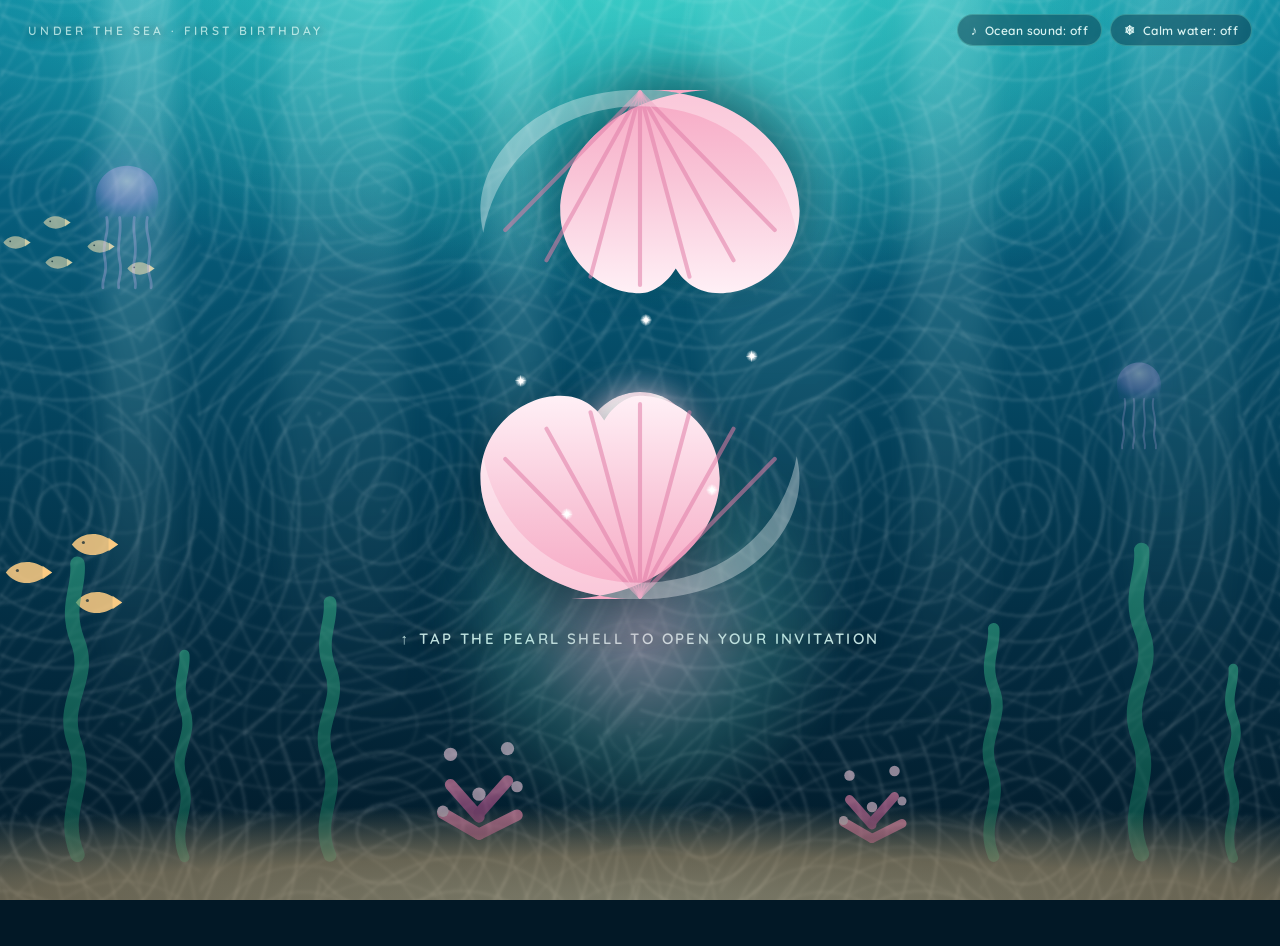
==== index.html @ c2eb884a "Add animated mermaid-theme first birthday invitation for Lavya Co-authored-by: Tushar Agarwal <tagar" ====
<!DOCTYPE html>
<html lang="en">
<head>
<meta charset="UTF-8" />
<meta name="viewport" content="width=device-width, initial-scale=1.0" />
<title>Lavya turns ONE &middot; A Mermaid Birthday Invitation</title>
<meta name="description" content="You are invited under the sea! Lavya's first birthday mermaid party invitation." />
<meta name="theme-color" content="#03202f" />
<link rel="preconnect" href="https://fonts.googleapis.com" />
<link rel="preconnect" href="https://fonts.gstatic.com" crossorigin />
<link href="https://fonts.googleapis.com/css2?family=Gloock&family=Quicksand:wght@400;500;600;700&display=swap" rel="stylesheet" />
<link rel="stylesheet" href="styles.css" />
<link rel="icon" href="data:image/svg+xml,<svg xmlns='http://www.w3.org/2000/svg' viewBox='0 0 100 100'><text y='.9em' font-size='90'>&#127756;</text></svg>" />
</head>
<body>

<!-- ============ OCEAN BACKDROP ============ -->
<div class="ocean" aria-hidden="true">
  <div class="water-tint"></div>
  <div class="caustics"></div>
  <div class="caustics caustics--two"></div>

  <div class="sunrays">
    <span style="--x:8%;  --w:70px;  --d:0s;    --o:.30"></span>
    <span style="--x:22%; --w:120px; --d:-4s;   --o:.20"></span>
    <span style="--x:38%; --w:60px;  --d:-9s;   --o:.26"></span>
    <span style="--x:55%; --w:140px; --d:-2.5s; --o:.16"></span>
    <span style="--x:71%; --w:80px;  --d:-6.5s; --o:.24"></span>
    <span style="--x:88%; --w:110px; --d:-11s;  --o:.18"></span>
  </div>

  <!-- plankton / glitter motes -->
  <div class="motes" id="motes"></div>

  <!-- fish schools -->
  <div class="school school--far">
    <svg class="fish" viewBox="0 0 60 30"><use href="#fish-shape" /></svg>
    <svg class="fish" viewBox="0 0 60 30"><use href="#fish-shape" /></svg>
    <svg class="fish" viewBox="0 0 60 30"><use href="#fish-shape" /></svg>
    <svg class="fish" viewBox="0 0 60 30"><use href="#fish-shape" /></svg>
    <svg class="fish" viewBox="0 0 60 30"><use href="#fish-shape" /></svg>
  </div>
  <div class="school school--near">
    <svg class="fish" viewBox="0 0 60 30"><use href="#fish-shape" /></svg>
    <svg class="fish" viewBox="0 0 60 30"><use href="#fish-shape" /></svg>
    <svg class="fish" viewBox="0 0 60 30"><use href="#fish-shape" /></svg>
  </div>

  <!-- jellyfish -->
  <div class="jelly jelly--1"><svg viewBox="0 0 80 140"><use href="#jelly-shape" /></svg></div>
  <div class="jelly jelly--2"><svg viewBox="0 0 80 140"><use href="#jelly-shape" /></svg></div>

  <!-- sea floor: sand, corals, kelp -->
  <div class="seabed">
    <div class="kelp-field">
      <svg class="kelp" style="--kx:4%;  --ks:1.15; --kd:0s"    viewBox="0 0 40 220"><use href="#kelp-shape" /></svg>
      <svg class="kelp" style="--kx:13%; --ks:.8;   --kd:-1.4s" viewBox="0 0 40 220"><use href="#kelp-shape" /></svg>
      <svg class="kelp" style="--kx:24%; --ks:1;    --kd:-2.2s" viewBox="0 0 40 220"><use href="#kelp-shape" /></svg>
      <svg class="kelp" style="--kx:76%; --ks:.9;   --kd:-.7s"  viewBox="0 0 40 220"><use href="#kelp-shape" /></svg>
      <svg class="kelp" style="--kx:87%; --ks:1.2;  --kd:-3s"   viewBox="0 0 40 220"><use href="#kelp-shape" /></svg>
      <svg class="kelp" style="--kx:95%; --ks:.75;  --kd:-1.9s" viewBox="0 0 40 220"><use href="#kelp-shape" /></svg>
    </div>
    <svg class="coral coral--left"  viewBox="0 0 200 140"><use href="#coral-shape" /></svg>
    <svg class="coral coral--right" viewBox="0 0 200 140"><use href="#coral-shape" /></svg>
    <div class="sand"></div>
  </div>

  <!-- bubbles are injected here -->
  <div class="bubbles" id="bubbles"></div>
</div>

<!-- ============ TOP BAR ============ -->
<header class="topbar">
  <p class="topbar__label">Under the Sea &middot; First Birthday</p>
  <div class="topbar__controls">
    <button id="sound-toggle" class="chip" type="button" aria-pressed="false"
            title="Ambient ocean sound (generated live, no downloads)">
      <span class="chip__icon" aria-hidden="true">&#9834;</span>
      <span class="chip__text">Ocean sound: off</span>
    </button>
    <button id="motion-toggle" class="chip" type="button" aria-pressed="false"
            title="Pause the swimming, drifting and shimmering">
      <span class="chip__icon" aria-hidden="true">&#10052;</span>
      <span class="chip__text">Calm water: off</span>
    </button>
  </div>
</header>

<!-- ============ STAGE ============ -->
<main class="stage">

  <!-- ---- Sealed shell (the "envelope") ---- -->
  <section class="seal" id="seal">
    <div class="seal__glow"></div>

    <button class="shell" id="shell-btn" type="button" aria-expanded="false" aria-controls="card"
            aria-label="Open the invitation">
      <svg class="shell__half shell__half--back" viewBox="0 0 240 150" aria-hidden="true">
        <use href="#shell-shape" />
      </svg>

      <span class="pearl" aria-hidden="true">
        <span class="pearl__shine"></span>
        <span class="pearl__one">1</span>
      </span>

      <svg class="shell__half shell__half--front" viewBox="0 0 240 150" aria-hidden="true">
        <use href="#shell-shape" />
      </svg>

      <span class="shell__sparkles" aria-hidden="true">
        <i style="--sx:12%; --sy:26%; --sd:0s"></i>
        <i style="--sx:82%; --sy:18%; --sd:.6s"></i>
        <i style="--sx:50%; --sy:6%;  --sd:1.1s"></i>
        <i style="--sx:26%; --sy:70%; --sd:1.7s"></i>
        <i style="--sx:70%; --sy:62%; --sd:2.3s"></i>
      </span>
    </button>

    <p class="seal__hint">
      <span class="seal__hint-arrow" aria-hidden="true">&#8593;</span>
      Tap the pearl shell to open your invitation
    </p>
  </section>

  <!-- ---- The invitation ---- -->
  <article class="card" id="card" aria-hidden="true">
    <div class="card__scales" aria-hidden="true"></div>
    <div class="card__shimmer" aria-hidden="true"></div>
    <div class="card__foam" aria-hidden="true"></div>

    <div class="card__inner">
      <p class="card__eyebrow reveal" style="--r:1">
        <span class="card__eyebrow-line" aria-hidden="true"></span>
        A mermaid party is bubbling up
        <span class="card__eyebrow-line" aria-hidden="true"></span>
      </p>

      <h1 class="name reveal" style="--r:2">
        <span class="name__letters" id="name-letters" aria-label="Lavya"></span>
      </h1>

      <p class="turns reveal" style="--r:3">
        is splashing into
        <span class="turns__one">
          <span class="turns__one-text">ONE</span>
          <svg class="turns__crown" viewBox="0 0 120 60" aria-hidden="true"><use href="#crown-shape" /></svg>
        </span>
      </p>

      <div class="tail-wrap reveal" style="--r:4" aria-hidden="true">
        <svg class="tail" viewBox="0 0 320 200"><use href="#tail-shape" /></svg>
        <div class="tail-splash"><i></i><i></i><i></i><i></i><i></i><i></i></div>
      </div>

      <dl class="details">
        <div class="details__item reveal" style="--r:5">
          <dt><span class="details__ico" aria-hidden="true">&#9788;</span>When</dt>
          <dd id="d-when">Saturday, 12 September 2026<br /><span class="details__sub" id="d-time">4:00 pm &ndash; 7:00 pm</span></dd>
        </div>
        <div class="details__item reveal" style="--r:6">
          <dt><span class="details__ico" aria-hidden="true">&#9875;</span>Where</dt>
          <dd id="d-where">The Coral Cove Banquet Hall<br /><span class="details__sub" id="d-address">14 Pearl Street, Seaside Gardens</span></dd>
        </div>
        <div class="details__item reveal" style="--r:7">
          <dt><span class="details__ico" aria-hidden="true">&#10047;</span>Dress code</dt>
          <dd id="d-dress">Ocean blues, seafoam greens &amp; a sprinkle of shimmer</dd>
        </div>
      </dl>

      <p class="note reveal" style="--r:8" id="d-note">
        Bring your fins &mdash; there will be cake, bubbles and a treasure hunt for tiny hands.
      </p>

      <div class="actions reveal" style="--r:9">
        <button class="btn btn--primary" id="rsvp-btn" type="button">
          <span>I&rsquo;ll be there!</span>
        </button>
        <button class="btn btn--ghost" id="cal-btn" type="button">Save the date</button>
        <button class="btn btn--ghost" id="share-btn" type="button">Share</button>
      </div>

      <p class="rsvp-line reveal" style="--r:10">
        RSVP to <a id="d-rsvp-link" href="tel:+910000000000">Mum &amp; Dad</a> by 5 September
      </p>

      <p class="signature reveal" style="--r:11">
        With love, from the little mermaid herself
        <span class="signature__name">Lavya</span>
      </p>
    </div>

    <button class="card__close" id="card-close" type="button" aria-label="Close the invitation">&times;</button>
  </article>
</main>

<!-- confetti / celebration layer -->
<div class="celebrate" id="celebrate" aria-hidden="true"></div>

<!-- toast -->
<div class="toast" id="toast" role="status" aria-live="polite"></div>

<!-- cursor bubble trail -->
<div class="trail" id="trail" aria-hidden="true"></div>

<!-- ============ SVG SPRITE ============ -->
<svg class="sprite" aria-hidden="true" focusable="false">
  <defs>
    <linearGradient id="g-shell" x1="0" y1="1" x2="0" y2="0">
      <stop offset="0%"   stop-color="#f7a8c4" />
      <stop offset="45%"  stop-color="#f9c6d8" />
      <stop offset="100%" stop-color="#fff0f6" />
    </linearGradient>
    <linearGradient id="g-tail" x1="0" y1="0" x2="1" y2="1">
      <stop offset="0%"   stop-color="#5ff2d0" />
      <stop offset="40%"  stop-color="#28c2c8" />
      <stop offset="75%"  stop-color="#4b7ede" />
      <stop offset="100%" stop-color="#9a6ce0" />
    </linearGradient>
    <linearGradient id="g-kelp" x1="0" y1="1" x2="0" y2="0">
      <stop offset="0%"   stop-color="#0d5d4e" />
      <stop offset="100%" stop-color="#2fa07f" />
    </linearGradient>
    <linearGradient id="g-coral" x1="0" y1="1" x2="0" y2="0">
      <stop offset="0%"   stop-color="#b0468a" />
      <stop offset="100%" stop-color="#ff8bb5" />
    </linearGradient>
    <linearGradient id="g-crown" x1="0" y1="1" x2="1" y2="0">
      <stop offset="0%"   stop-color="#ffd166" />
      <stop offset="100%" stop-color="#fff3c4" />
    </linearGradient>
    <radialGradient id="g-jelly" cx="50%" cy="30%" r="70%">
      <stop offset="0%"   stop-color="#ffe6fb" stop-opacity=".95" />
      <stop offset="60%"  stop-color="#d09bff" stop-opacity=".55" />
      <stop offset="100%" stop-color="#8f6cff" stop-opacity=".08" />
    </radialGradient>
  </defs>

  <!-- scallop shell -->
  <g id="shell-shape">
    <path d="M120 150C46 150 4 104 4 62 4 26 34 2 62 2c16 0 26 8 32 18 6-10 16-18 26-18 28 0 58 24 58 60 0 42-42 88-116 88Z"
          fill="url(#g-shell)" transform="translate(0,0)" />
    <g stroke="#e07fa8" stroke-opacity=".55" stroke-width="3" fill="none" stroke-linecap="round">
      <path d="M120 148 120 8" />
      <path d="M120 148 84 14" />
      <path d="M120 148 52 26" />
      <path d="M120 148 22 48" />
      <path d="M120 148 156 14" />
      <path d="M120 148 188 26" />
      <path d="M120 148 218 48" />
    </g>
    <path d="M120 150C46 150 4 104 4 62c0-6 1-11 2-16 10 54 54 92 114 92s104-38 114-92c1 5 2 10 2 16 0 42-42 88-116 88Z"
          fill="#ffffff" fill-opacity=".35" />
  </g>

  <!-- mermaid tail -->
  <g id="tail-shape">
    <path d="M160 6c14 26 20 52 18 78-2 22-10 40-10 40 26-14 54-16 82-6 26 9 46 28 58 54-30-6-52 2-66 20-16 20-22 2-40-4-16-5-30 2-42 14-12-12-26-19-42-14-18 6-24 24-40 4-14-18-36-26-66-20 12-26 32-45 58-54 28-10 56-8 82 6 0 0-8-18-10-40-2-26 4-52 18-78Z"
          fill="url(#g-tail)" />
    <g fill="#ffffff" fill-opacity=".28">
      <circle cx="130" cy="60" r="9" /><circle cx="160" cy="46" r="9" /><circle cx="190" cy="60" r="9" />
      <circle cx="145" cy="88" r="9" /><circle cx="175" cy="88" r="9" /><circle cx="160" cy="116" r="9" />
      <circle cx="118" cy="94" r="7" /><circle cx="202" cy="94" r="7" />
    </g>
    <path d="M160 6c8 15 13 30 15 45-6-10-12-18-15-20-3 2-9 10-15 20 2-15 7-30 15-45Z" fill="#ffffff" fill-opacity=".4" />
  </g>

  <!-- kelp -->
  <path id="kelp-shape" d="M20 220C6 186 30 168 18 136 6 104 32 88 20 58 10 32 22 18 20 0"
        stroke="url(#g-kelp)" stroke-width="11" stroke-linecap="round" fill="none" />

  <!-- coral -->
  <g id="coral-shape">
    <g stroke="url(#g-coral)" stroke-width="12" stroke-linecap="round" fill="none">
      <path d="M100 140V80" /><path d="M100 100 70 66" /><path d="M70 66V36" /><path d="M100 96l30-34" />
      <path d="M130 62V30" /><path d="M100 118 62 96" /><path d="M100 118l40-20" /><path d="M140 98V70" />
    </g>
    <g fill="#ffd6e8">
      <circle cx="70" cy="34" r="7" /><circle cx="130" cy="28" r="7" /><circle cx="100" cy="76" r="7" />
      <circle cx="140" cy="68" r="6" /><circle cx="62" cy="94" r="6" />
    </g>
  </g>

  <!-- fish -->
  <g id="fish-shape">
    <path d="M6 15c8-11 22-13 32-9 8 3 13 8 16 9-3 1-8 6-16 9-10 4-24 2-32-9Z" fill="currentColor" />
    <path d="M54 15 44 8v14l10-7Z" fill="currentColor" />
    <circle cx="18" cy="13" r="1.6" fill="#03202f" fill-opacity=".7" />
  </g>

  <!-- jellyfish -->
  <g id="jelly-shape">
    <path d="M40 4c20 0 34 16 34 34 0 10-4 16-4 22H10c0-6-4-12-4-22C6 20 20 4 40 4Z" fill="url(#g-jelly)" />
    <g stroke="#e2b9ff" stroke-opacity=".55" stroke-width="3" stroke-linecap="round" fill="none">
      <path d="M18 60c4 18-6 26-2 44s-4 22-2 32" />
      <path d="M32 60c3 18-4 28 0 46s-3 20-1 30" />
      <path d="M48 60c-3 18 4 28 0 46s3 20 1 30" />
      <path d="M62 60c-4 18 6 26 2 44s4 22 2 32" />
    </g>
  </g>

  <!-- crown -->
  <g id="crown-shape">
    <path d="M6 54 18 16l20 20L60 6l22 30 20-20 12 38H6Z" fill="url(#g-crown)" />
    <g fill="#fff8e1"><circle cx="18" cy="14" r="6" /><circle cx="60" cy="5" r="7" /><circle cx="102" cy="14" r="6" /></g>
  </g>

  <!-- starfish (confetti) -->
  <path id="star-shape" d="M12 0l3.6 7.6 8.4 1.2-6 5.9 1.4 8.3L12 19l-7.4 4 1.4-8.3-6-5.9 8.4-1.2L12 0Z" />
</svg>

<script src="script.js"></script>
</body>
</html>
---- styles.css ----
/* =========================================================
   Lavya turns ONE - mermaid birthday invitation
   Palette: deep sea navy -> teal -> seafoam, with pearl pink
   ========================================================= */

:root {
  --deep:        #021826;
  --deep-2:      #04283c;
  --sea:         #0a6079;
  --teal:        #12a8a0;
  --seafoam:     #7ff0d8;
  --shell:       #ffd9e8;
  --pearl:       #fff6fb;
  --gold:        #ffd166;
  --violet:      #9a6ce0;

  --ink:         #06303f;
  --ink-soft:    #2b6b7c;

  --font-display: "Gloock", "Georgia", serif;
  --font-body:    "Quicksand", "Trebuchet MS", sans-serif;

  --card-w: min(560px, 92vw);
}

*, *::before, *::after { box-sizing: border-box; }

html, body { height: 100%; }

body {
  margin: 0;
  font-family: var(--font-body);
  color: var(--pearl);
  background: var(--deep);
  overflow: hidden;
  -webkit-font-smoothing: antialiased;
}

.sprite { position: absolute; width: 0; height: 0; overflow: hidden; }

/* =========================================================
   OCEAN BACKDROP
   ========================================================= */

.ocean {
  position: fixed;
  inset: 0;
  overflow: hidden;
  background:
    radial-gradient(120% 80% at 50% -10%, #2ad0c9 0%, transparent 55%),
    linear-gradient(180deg, #0d7e9b 0%, #075f7d 22%, #04425c 48%, #032b40 72%, var(--deep) 100%);
}

/* slow breathing tint so the water never feels static */
.water-tint {
  position: absolute;
  inset: -10%;
  background: radial-gradient(60% 50% at 50% 0%, rgba(127, 240, 216, .28), transparent 70%);
  animation: tide 14s ease-in-out infinite;
}
@keyframes tide {
  0%, 100% { opacity: .55; transform: translateY(0) scale(1); }
  50%      { opacity: .95; transform: translateY(-2%) scale(1.06); }
}

/* rippling light patterns on the water - two offset layers drifting apart */
.caustics {
  position: absolute;
  inset: -25%;
  opacity: .16;
  mix-blend-mode: screen;
  background-image:
    repeating-radial-gradient(circle at 20% 30%, rgba(255,255,255,.9) 0 2px, transparent 2px 26px),
    repeating-radial-gradient(circle at 70% 65%, rgba(255,255,255,.7) 0 2px, transparent 2px 34px);
  background-size: 320px 320px, 460px 460px;
  filter: blur(1.5px);
  animation: caustic-drift 26s linear infinite;
}
.caustics--two {
  opacity: .1;
  background-size: 520px 520px, 260px 260px;
  animation-duration: 38s;
  animation-direction: reverse;
}
@keyframes caustic-drift {
  0%   { transform: translate3d(0, 0, 0) scale(1); }
  50%  { transform: translate3d(-4%, 3%, 0) scale(1.08); }
  100% { transform: translate3d(0, 0, 0) scale(1); }
}

/* god rays from the surface */
.sunrays { position: absolute; inset: 0; }
.sunrays span {
  position: absolute;
  top: -12%;
  left: var(--x);
  width: var(--w);
  height: 130%;
  background: linear-gradient(180deg, rgba(215, 255, 250, .95), rgba(215, 255, 250, 0) 72%);
  opacity: var(--o);
  filter: blur(12px);
  transform-origin: top center;
  animation: sway-ray 11s ease-in-out infinite;
  animation-delay: var(--d);
}
@keyframes sway-ray {
  0%, 100% { transform: rotate(6deg)  scaleY(1)    skewX(-2deg); }
  50%      { transform: rotate(-4deg) scaleY(1.06) skewX(3deg); }
}

/* drifting glitter motes */
.motes { position: absolute; inset: 0; }
.mote {
  position: absolute;
  width: var(--s); height: var(--s);
  border-radius: 50%;
  background: rgba(255, 255, 255, .85);
  box-shadow: 0 0 6px rgba(180, 255, 244, .9);
  opacity: 0;
  animation: mote-float var(--dur) linear infinite;
  animation-delay: var(--del);
}
@keyframes mote-float {
  0%   { opacity: 0;   transform: translate3d(0, 0, 0); }
  12%  { opacity: .8; }
  88%  { opacity: .5; }
  100% { opacity: 0;   transform: translate3d(var(--dx), calc(-1 * var(--dy)), 0); }
}

/* fish schools */
.school { position: absolute; left: 0; width: 100%; }
.school--far  { top: 26%; animation: swim-across 30s linear infinite; }
.school--near { top: 62%; animation: swim-across 19s linear infinite reverse; animation-delay: -7s; }

.school .fish {
  position: absolute;
  animation: fish-bob 2.6s ease-in-out infinite;
}
.school--far  .fish { width: 34px; color: rgba(255, 234, 180, .55); filter: blur(.4px); }
.school--near .fish { width: 58px; color: rgba(255, 206, 132, .85); }

.school--far  .fish:nth-child(1) { left: 0;    top: 0;    animation-delay: 0s; }
.school--far  .fish:nth-child(2) { left: 42px; top: 20px; animation-delay: .2s; }
.school--far  .fish:nth-child(3) { left: 40px; top: -20px; animation-delay: .4s; }
.school--far  .fish:nth-child(4) { left: 84px; top: 4px;  animation-delay: .6s; }
.school--far  .fish:nth-child(5) { left: 124px; top: 26px; animation-delay: .8s; }
.school--near .fish:nth-child(1) { left: 0;    top: 0;    animation-delay: 0s; }
.school--near .fish:nth-child(2) { left: 70px; top: 30px; animation-delay: .3s; }
.school--near .fish:nth-child(3) { left: 66px; top: -28px; animation-delay: .6s; }

@keyframes swim-across {
  0%   { transform: translateX(-22vw); }
  100% { transform: translateX(115vw); }
}
@keyframes fish-bob {
  0%, 100% { transform: translateY(0) rotate(-3deg); }
  50%      { transform: translateY(-9px) rotate(4deg); }
}

/* jellyfish */
.jelly { position: absolute; width: 74px; opacity: .5; filter: drop-shadow(0 0 22px rgba(190, 150, 255, .55)); }
.jelly svg { width: 100%; display: block; }
.jelly--1 { left: 7%;  top: 18%; animation: jelly-drift 17s ease-in-out infinite; }
.jelly--2 { right: 9%; top: 40%; width: 52px; opacity: .38; animation: jelly-drift 22s ease-in-out infinite reverse; }
@keyframes jelly-drift {
  0%, 100% { transform: translate3d(0, 0, 0)      scaleY(1); }
  25%      { transform: translate3d(2vw, -6vh, 0) scaleY(.9); }
  50%      { transform: translate3d(4vw, -12vh, 0) scaleY(1.05); }
  75%      { transform: translate3d(1vw, -5vh, 0) scaleY(.94); }
}

/* sea floor */
.seabed { position: absolute; inset: auto 0 0 0; height: 34vh; }
.sand {
  position: absolute; inset: auto 0 0 0; height: 12vh;
  background:
    radial-gradient(120% 100% at 50% 100%, #f0d9a8 0%, #cdae7d 40%, rgba(3, 40, 58, 0) 88%);
  opacity: .5;
  border-radius: 50% 50% 0 0 / 22% 22% 0 0;
}
.kelp-field { position: absolute; inset: 0; }
.kelp {
  position: absolute;
  bottom: 4vh;
  left: var(--kx);
  width: calc(46px * var(--ks));
  height: calc(30vh * var(--ks));
  transform-origin: bottom center;
  opacity: .62;
  animation: kelp-sway 7s ease-in-out infinite;
  animation-delay: var(--kd);
}
@keyframes kelp-sway {
  0%, 100% { transform: skewX(-7deg) rotate(-2deg); }
  50%      { transform: skewX(9deg)  rotate(3deg); }
}
.coral {
  position: absolute; bottom: 5vh; width: 190px; opacity: .55;
  transform-origin: bottom center;
  animation: kelp-sway 9s ease-in-out infinite;
}
.coral--left  { left: 30%; }
.coral--right { right: 26%; width: 150px; animation-delay: -3s; }

/* rising bubbles */
.bubbles { position: absolute; inset: 0; }
.bubble {
  position: absolute;
  bottom: -8vh;
  left: var(--bx);
  width: var(--bs); height: var(--bs);
  border-radius: 50%;
  border: 1px solid rgba(255, 255, 255, .55);
  background:
    radial-gradient(circle at 32% 28%, rgba(255,255,255,.95) 0 12%, rgba(255,255,255,.18) 32%, rgba(255,255,255,.03) 60%);
  box-shadow: inset 0 0 8px rgba(255,255,255,.35);
  opacity: 0;
  animation: bubble-rise var(--bd) linear forwards;
}
@keyframes bubble-rise {
  0%   { opacity: 0;   transform: translate(0, 0) scale(.6); }
  8%   { opacity: .85; }
  50%  { transform: translate(var(--bw), -55vh) scale(1); }
  80%  { opacity: .7; }
  100% { opacity: 0;   transform: translate(calc(var(--bw) * -.6), -115vh) scale(1.15); }
}

/* =========================================================
   TOP BAR
   ========================================================= */

.topbar {
  position: fixed;
  inset: 0 0 auto 0;
  z-index: 20;
  display: flex;
  align-items: center;
  justify-content: space-between;
  gap: 12px;
  padding: 14px clamp(14px, 3vw, 28px);
  pointer-events: none;
}
.topbar__label {
  margin: 0;
  font-size: 12px;
  font-weight: 600;
  letter-spacing: .28em;
  text-transform: uppercase;
  color: rgba(230, 255, 250, .7);
  text-shadow: 0 1px 10px rgba(0, 20, 30, .6);
}
.topbar__controls { display: flex; gap: 8px; pointer-events: auto; }

.chip {
  display: inline-flex;
  align-items: center;
  gap: 7px;
  padding: 7px 13px;
  font: inherit;
  font-size: 12px;
  font-weight: 600;
  letter-spacing: .04em;
  color: rgba(235, 255, 252, .92);
  background: rgba(4, 44, 62, .45);
  border: 1px solid rgba(127, 240, 216, .3);
  border-radius: 999px;
  cursor: pointer;
  backdrop-filter: blur(8px);
  transition: transform .2s ease, background .2s ease, border-color .2s ease;
}
.chip:hover { transform: translateY(-1px); background: rgba(18, 168, 160, .35); border-color: rgba(127, 240, 216, .6); }
.chip[aria-pressed="true"] { background: rgba(127, 240, 216, .9); color: #04303d; border-color: transparent; }
.chip__icon { font-size: 13px; }

/* =========================================================
   STAGE
   ========================================================= */

.stage {
  position: relative;
  z-index: 10;
  height: 100%;
  display: grid;
  grid-template-areas: "main";
  place-items: center;
  padding: 68px 16px 24px;
}
.seal, .card { grid-area: main; }

/* ---------- Sealed shell ---------- */

.seal {
  position: relative;
  display: grid;
  place-items: center;
  gap: 30px;
  transition: opacity .5s ease, transform .7s cubic-bezier(.2, .8, .2, 1);
}
.seal__glow {
  position: absolute;
  top: 34%;
  width: 420px; height: 420px;
  border-radius: 50%;
  background: radial-gradient(circle, rgba(255, 214, 232, .5) 0%, rgba(127, 240, 216, .18) 42%, transparent 70%);
  filter: blur(14px);
  animation: glow-pulse 4.5s ease-in-out infinite;
  pointer-events: none;
}
@keyframes glow-pulse {
  0%, 100% { opacity: .55; transform: scale(.92); }
  50%      { opacity: 1;   transform: scale(1.08); }
}

.shell {
  position: relative;
  width: min(330px, 74vw);
  aspect-ratio: 1 / .92;
  padding: 0;
  border: 0;
  background: none;
  cursor: pointer;
  animation: shell-float 5s ease-in-out infinite;
}
@keyframes shell-float {
  0%, 100% { transform: translateY(0)     rotate(-1deg); }
  50%      { transform: translateY(-16px) rotate(1.5deg); }
}
.shell:focus-visible { outline: 3px dashed rgba(127, 240, 216, .9); outline-offset: 14px; border-radius: 24px; }

.shell__half {
  position: absolute;
  left: 0;
  width: 100%;
  filter: drop-shadow(0 18px 26px rgba(0, 18, 28, .45));
  transition: transform .95s cubic-bezier(.34, 1.4, .3, 1), opacity .6s ease;
}
/* lower half of the clam */
.shell__half--front { bottom: 0; transform-origin: 50% 100%; }
/* upper half, mirrored */
.shell__half--back  { top: 0; transform: rotate(180deg); transform-origin: 50% 0%; }

.shell:hover .shell__half--front { transform: rotate(-5deg); }
.shell:hover .shell__half--back  { transform: rotate(180deg) rotate(-5deg); }

.pearl {
  position: absolute;
  left: 50%; top: 50%;
  translate: -50% -50%;
  display: grid;
  place-items: center;
  width: 34%; aspect-ratio: 1;
  border-radius: 50%;
  background:
    radial-gradient(circle at 34% 30%, #ffffff 0 14%, #ffe9f3 34%, #f6c9de 64%, #d79ab8 100%);
  box-shadow:
    0 0 34px rgba(255, 220, 236, .85),
    inset -6px -8px 18px rgba(180, 120, 150, .35);
  animation: pearl-breathe 3.4s ease-in-out infinite;
}
@keyframes pearl-breathe {
  0%, 100% { transform: scale(1);    box-shadow: 0 0 26px rgba(255, 220, 236, .7),  inset -6px -8px 18px rgba(180,120,150,.35); }
  50%      { transform: scale(1.06); box-shadow: 0 0 52px rgba(255, 233, 243, .95), inset -6px -8px 18px rgba(180,120,150,.3); }
}
.pearl__shine {
  position: absolute; inset: 0;
  border-radius: 50%;
  background: linear-gradient(115deg, transparent 38%, rgba(255,255,255,.95) 48%, transparent 58%);
  animation: pearl-sweep 3.6s ease-in-out infinite;
}
@keyframes pearl-sweep {
  0%, 65%, 100% { transform: translateX(-120%); opacity: 0; }
  72%           { opacity: 1; }
  90%           { transform: translateX(120%);  opacity: 0; }
}
.pearl__one {
  position: relative;
  font-family: var(--font-display);
  font-size: clamp(28px, 8vw, 44px);
  color: #b0567f;
  text-shadow: 0 1px 0 rgba(255,255,255,.85);
}

.shell__sparkles { position: absolute; inset: 0; pointer-events: none; }
.shell__sparkles i {
  position: absolute;
  left: var(--sx); top: var(--sy);
  width: 12px; height: 12px;
  background: radial-gradient(circle, #fff 0 18%, rgba(255,255,255,0) 70%);
  animation: twinkle 2.8s ease-in-out infinite;
  animation-delay: var(--sd);
}
.shell__sparkles i::before,
.shell__sparkles i::after {
  content: ""; position: absolute; inset: 0;
  background: linear-gradient(#fff, #fff);
  clip-path: polygon(50% 0, 56% 44%, 100% 50%, 56% 56%, 50% 100%, 44% 56%, 0 50%, 44% 44%);
}
.shell__sparkles i::after { transform: rotate(45deg) scale(.7); opacity: .7; }
@keyframes twinkle {
  0%, 100% { opacity: 0; transform: scale(.4) rotate(0deg); }
  50%      { opacity: 1; transform: scale(1.15) rotate(90deg); }
}

.seal__hint {
  margin: 0;
  display: flex;
  align-items: center;
  gap: 9px;
  font-size: clamp(13px, 3.4vw, 15px);
  font-weight: 600;
  letter-spacing: .16em;
  text-transform: uppercase;
  color: rgba(226, 255, 250, .85);
  text-shadow: 0 2px 14px rgba(0, 25, 35, .8);
  animation: hint-pulse 2.6s ease-in-out infinite;
}
.seal__hint-arrow { animation: hint-arrow 1.8s ease-in-out infinite; }
@keyframes hint-pulse { 0%, 100% { opacity: .6; } 50% { opacity: 1; } }
@keyframes hint-arrow { 0%, 100% { transform: translateY(3px); } 50% { transform: translateY(-4px); } }

/* opening sequence */
body.is-opening .seal__hint { opacity: 0; transition: opacity .3s ease; }
body.is-opening .shell { animation: shell-shake .5s ease-in-out; }
@keyframes shell-shake {
  0%, 100% { transform: translateY(0) rotate(0deg); }
  20% { transform: translateY(-4px) rotate(-3deg); }
  45% { transform: translateY(2px)  rotate(3deg); }
  70% { transform: translateY(-2px) rotate(-2deg); }
}
body.is-opening .shell__half--front { transform: rotate(-14deg) translateY(26px); }
body.is-opening .shell__half--back  { transform: rotate(180deg) rotate(-16deg) translateY(30px); }
body.is-opening .pearl { animation: pearl-launch 1s cubic-bezier(.3, .9, .2, 1) forwards; }
@keyframes pearl-launch {
  0%   { transform: scale(1)   translateY(0); opacity: 1; }
  40%  { transform: scale(1.5) translateY(-40px); opacity: 1; }
  100% { transform: scale(3.4) translateY(-90px); opacity: 0; }
}

body.is-open .seal {
  opacity: 0;
  transform: scale(.7) translateY(40px);
  pointer-events: none;
}

/* =========================================================
   THE CARD
   ========================================================= */

.card {
  position: relative;
  width: var(--card-w);
  max-height: calc(100vh - 92px);
  overflow-y: auto;
  overscroll-behavior: contain;
  padding: 3px;
  border-radius: 28px;
  background: linear-gradient(150deg, rgba(127,240,216,.9), rgba(255,214,232,.85) 45%, rgba(154,108,224,.9));
  box-shadow:
    0 40px 90px rgba(0, 15, 25, .55),
    0 0 0 1px rgba(255, 255, 255, .35) inset,
    0 0 60px rgba(127, 240, 216, .25);
  opacity: 0;
  visibility: hidden;
  transform: translateY(70px) scale(.86) rotateX(14deg);
  transform-origin: center bottom;
  transition:
    opacity .7s ease,
    transform 1.1s cubic-bezier(.16, 1, .3, 1),
    visibility 0s linear .8s;
  scrollbar-width: thin;
  scrollbar-color: rgba(127, 240, 216, .6) transparent;
}
.card::-webkit-scrollbar { width: 8px; }
.card::-webkit-scrollbar-thumb { background: rgba(127, 240, 216, .55); border-radius: 99px; }

body.is-open .card {
  opacity: 1;
  visibility: visible;
  transform: translateY(0) scale(1) rotateX(0deg);
  transition-delay: .35s, .35s, 0s;
}

/* iridescent mermaid scales */
.card__scales {
  position: absolute; inset: 3px;
  border-radius: 26px;
  overflow: hidden;
  background-color: #04364a;
  background-image:
    radial-gradient(circle at 50% 100%, rgba(127, 240, 216, .30) 0 34%, transparent 36%),
    radial-gradient(circle at 50% 100%, rgba(255, 214, 232, .22) 0 34%, transparent 36%),
    linear-gradient(160deg, #0a4f68 0%, #073b52 40%, #0b2f47 100%);
  background-size: 46px 24px, 46px 24px, 100% 100%;
  background-position: 0 0, 23px 12px, 0 0;
  animation: scales-shift 12s ease-in-out infinite;
}
@keyframes scales-shift {
  0%, 100% { background-position: 0 0,    23px 12px, 0 0; filter: hue-rotate(0deg); }
  50%      { background-position: 0 12px, 23px 24px, 0 0; filter: hue-rotate(-14deg); }
}

/* light sweeping across the card like sun on water */
.card__shimmer {
  position: absolute; inset: 3px;
  border-radius: 26px;
  overflow: hidden;
  pointer-events: none;
}
.card__shimmer::after {
  content: "";
  position: absolute;
  top: -60%; left: -70%;
  width: 55%; height: 220%;
  background: linear-gradient(100deg, transparent, rgba(255,255,255,.16) 42%, rgba(255,255,255,.45) 50%, rgba(255,255,255,.16) 58%, transparent);
  transform: rotate(14deg);
  animation: shimmer-sweep 6.5s ease-in-out infinite;
  animation-delay: 1.4s;
}
@keyframes shimmer-sweep {
  0%, 62%, 100% { left: -70%; }
  92%           { left: 130%; }
}

/* soft foam edge at the top of the card */
.card__foam {
  position: absolute; top: 3px; left: 3px; right: 3px; height: 90px;
  border-radius: 26px 26px 40% 40% / 26px 26px 100% 100%;
  background: radial-gradient(120% 100% at 50% 0%, rgba(255,255,255,.30), transparent 70%);
  pointer-events: none;
}

.card__inner {
  position: relative;
  padding: clamp(26px, 5vw, 40px) clamp(20px, 5vw, 40px) clamp(24px, 4vw, 34px);
  text-align: center;
}

/* staged reveal of every line inside the card */
.reveal {
  opacity: 0;
  transform: translateY(22px);
  filter: blur(6px);
}
body.is-open .reveal {
  animation: float-up .9s cubic-bezier(.2, .9, .2, 1) forwards;
  animation-delay: calc(.55s + var(--r) * .11s);
}
@keyframes float-up {
  to { opacity: 1; transform: translateY(0); filter: blur(0); }
}

.card__eyebrow {
  display: flex; align-items: center; justify-content: center; gap: 12px;
  margin: 0 0 14px;
  font-size: clamp(10px, 2.6vw, 12px);
  font-weight: 700;
  letter-spacing: .3em;
  text-transform: uppercase;
  color: var(--seafoam);
}
.card__eyebrow-line {
  height: 1px; width: clamp(18px, 8vw, 46px);
  background: linear-gradient(90deg, transparent, var(--seafoam));
}
.card__eyebrow-line:last-child { background: linear-gradient(90deg, var(--seafoam), transparent); }

/* ---------- Name ---------- */

.name { margin: 0; line-height: 1; }
.name__letters {
  display: inline-flex;
  justify-content: center;
  flex-wrap: wrap;
}
.name__letter {
  font-family: var(--font-display);
  font-size: clamp(58px, 17vw, 108px);
  line-height: .95;
  background: linear-gradient(180deg, #ffffff 0%, var(--seafoam) 34%, #8fd8ff 58%, var(--shell) 82%, #ffd6f5 100%);
  background-size: 100% 300%;
  -webkit-background-clip: text;
  background-clip: text;
  color: transparent;
  -webkit-text-stroke: 1px rgba(255, 255, 255, .28);
  filter: drop-shadow(0 6px 18px rgba(0, 40, 60, .55)) drop-shadow(0 0 26px rgba(127, 240, 216, .45));
  animation: letter-wave 3.6s ease-in-out infinite, iris 7s ease-in-out infinite;
  animation-delay: var(--ld), var(--ld);
}
@keyframes letter-wave {
  0%, 100% { transform: translateY(0)    rotate(0deg); }
  50%      { transform: translateY(-10px) rotate(-2deg); }
}
@keyframes iris {
  0%, 100% { background-position: 50% 0%; }
  50%      { background-position: 50% 100%; }
}

.turns {
  margin: 8px 0 0;
  font-size: clamp(15px, 4vw, 19px);
  font-weight: 500;
  letter-spacing: .04em;
  color: rgba(232, 255, 252, .9);
}
.turns__one { position: relative; display: inline-block; margin-left: 6px; }
.turns__one-text {
  font-family: var(--font-display);
  font-size: clamp(24px, 7vw, 36px);
  letter-spacing: .12em;
  color: var(--gold);
  text-shadow: 0 0 22px rgba(255, 209, 102, .6);
  animation: one-pop 3s ease-in-out infinite;
  display: inline-block;
}
@keyframes one-pop {
  0%, 100% { transform: scale(1)    rotate(0deg); }
  50%      { transform: scale(1.09) rotate(2deg); }
}
.turns__crown {
  position: absolute;
  left: 50%; top: -78%;
  translate: -50% 0;
  width: 56%;
  filter: drop-shadow(0 3px 8px rgba(120, 70, 0, .4));
  animation: crown-tilt 4s ease-in-out infinite;
}
@keyframes crown-tilt {
  0%, 100% { transform: rotate(-8deg) translateY(0); }
  50%      { transform: rotate(8deg)  translateY(-3px); }
}

/* ---------- Mermaid tail ---------- */

.tail-wrap { position: relative; margin: 10px auto 4px; width: min(260px, 62%); }
.tail {
  width: 100%;
  display: block;
  transform-origin: 50% 12%;
  filter: drop-shadow(0 12px 26px rgba(0, 30, 45, .5));
  animation: tail-flap 3.2s ease-in-out infinite;
}
@keyframes tail-flap {
  0%, 100% { transform: rotate(-7deg) translateY(0)    skewX(0deg); }
  30%      { transform: rotate(4deg)  translateY(-6px) skewX(-4deg); }
  65%      { transform: rotate(8deg)  translateY(2px)  skewX(3deg); }
}
.tail-splash { position: absolute; inset: 0; pointer-events: none; }
.tail-splash i {
  position: absolute;
  bottom: 12%;
  left: 50%;
  width: 8px; height: 8px;
  border-radius: 50%;
  border: 1px solid rgba(255,255,255,.6);
  background: rgba(255,255,255,.12);
  animation: splash 3.2s ease-out infinite;
}
.tail-splash i:nth-child(1) { --tx: -70px; --ty: -60px; animation-delay: .0s;  }
.tail-splash i:nth-child(2) { --tx: -34px; --ty: -86px; animation-delay: .35s; width: 6px; height: 6px; }
.tail-splash i:nth-child(3) { --tx:  16px; --ty: -94px; animation-delay: .7s;  }
.tail-splash i:nth-child(4) { --tx:  56px; --ty: -66px; animation-delay: 1.05s; width: 5px; height: 5px; }
.tail-splash i:nth-child(5) { --tx:  84px; --ty: -40px; animation-delay: 1.4s; }
.tail-splash i:nth-child(6) { --tx: -92px; --ty: -30px; animation-delay: 1.75s; width: 6px; height: 6px; }
@keyframes splash {
  0%   { opacity: 0; transform: translate(0, 0) scale(.4); }
  20%  { opacity: .9; }
  100% { opacity: 0; transform: translate(var(--tx), var(--ty)) scale(1.3); }
}

/* ---------- Details ---------- */

.details {
  margin: clamp(16px, 4vw, 26px) 0 0;
  display: grid;
  gap: 10px;
  text-align: left;
}
.details__item {
  display: grid;
  grid-template-columns: minmax(96px, 30%) 1fr;
  gap: 10px;
  align-items: start;
  padding: 13px 15px;
  border-radius: 16px;
  background: linear-gradient(120deg, rgba(255,255,255,.13), rgba(255,255,255,.05));
  border: 1px solid rgba(255,255,255,.16);
  backdrop-filter: blur(3px);
  transition: transform .3s ease, background .3s ease, border-color .3s ease;
}
.details__item:hover {
  transform: translateX(5px);
  background: linear-gradient(120deg, rgba(127,240,216,.2), rgba(255,214,232,.1));
  border-color: rgba(127, 240, 216, .45);
}
.details dt {
  display: flex; align-items: center; gap: 7px;
  font-size: 11px;
  font-weight: 700;
  letter-spacing: .18em;
  text-transform: uppercase;
  color: var(--seafoam);
  padding-top: 2px;
}
.details__ico { font-size: 14px; color: var(--shell); }
.details dd {
  margin: 0;
  font-size: clamp(14px, 3.6vw, 16px);
  font-weight: 600;
  color: #f2fffd;
  line-height: 1.45;
}
.details__sub {
  font-weight: 500;
  font-size: .88em;
  color: rgba(216, 250, 246, .75);
}

.note {
  margin: 16px 0 0;
  font-size: clamp(13px, 3.4vw, 14px);
  font-style: italic;
  line-height: 1.6;
  color: rgba(224, 253, 250, .82);
}

/* ---------- Actions ---------- */

.actions {
  margin: clamp(18px, 4vw, 26px) 0 0;
  display: flex;
  flex-wrap: wrap;
  gap: 10px;
  justify-content: center;
}
.btn {
  position: relative;
  overflow: hidden;
  padding: 12px 22px;
  font: inherit;
  font-size: 14px;
  font-weight: 700;
  letter-spacing: .06em;
  border-radius: 999px;
  border: 1px solid transparent;
  cursor: pointer;
  transition: transform .22s ease, box-shadow .22s ease, background .22s ease;
}
.btn:hover  { transform: translateY(-2px); }
.btn:active { transform: translateY(1px) scale(.98); }
.btn--primary {
  color: #04303d;
  background: linear-gradient(120deg, var(--seafoam), #b8f7ff 45%, var(--shell));
  box-shadow: 0 10px 26px rgba(127, 240, 216, .35);
}
.btn--primary::after {
  content: "";
  position: absolute; inset: 0;
  background: linear-gradient(100deg, transparent 30%, rgba(255,255,255,.85) 50%, transparent 70%);
  transform: translateX(-120%);
  animation: btn-sheen 4.5s ease-in-out infinite;
}
@keyframes btn-sheen {
  0%, 70%, 100% { transform: translateX(-120%); }
  85%           { transform: translateX(120%); }
}
.btn--ghost {
  color: #eafffb;
  background: rgba(255,255,255,.08);
  border-color: rgba(255,255,255,.3);
}
.btn--ghost:hover { background: rgba(127, 240, 216, .22); border-color: rgba(127, 240, 216, .6); }
.btn:focus-visible { outline: 3px solid rgba(255, 214, 232, .9); outline-offset: 3px; }

.rsvp-line {
  margin: 14px 0 0;
  font-size: 13px;
  font-weight: 600;
  letter-spacing: .05em;
  color: rgba(224, 253, 250, .8);
}
.rsvp-line a {
  color: var(--shell);
  text-decoration: none;
  border-bottom: 1px dashed rgba(255, 214, 232, .6);
}
.rsvp-line a:hover { color: #fff; }

.signature {
  margin: 20px 0 0;
  display: grid;
  gap: 2px;
  font-size: 12px;
  letter-spacing: .12em;
  text-transform: uppercase;
  color: rgba(210, 246, 242, .6);
}
.signature__name {
  font-family: var(--font-display);
  font-size: 26px;
  letter-spacing: .06em;
  text-transform: none;
  color: var(--shell);
  text-shadow: 0 0 18px rgba(255, 214, 232, .5);
}

.card__close {
  position: absolute;
  top: 12px; right: 14px;
  width: 34px; height: 34px;
  display: grid; place-items: center;
  font-size: 22px;
  line-height: 1;
  color: rgba(235, 255, 252, .8);
  background: rgba(3, 40, 58, .35);
  border: 1px solid rgba(255,255,255,.2);
  border-radius: 50%;
  cursor: pointer;
  transition: background .2s ease, transform .2s ease;
}
.card__close:hover { background: rgba(3, 40, 58, .7); transform: rotate(90deg); }

/* =========================================================
   CELEBRATION CONFETTI + TRAIL + TOAST
   ========================================================= */

.celebrate { position: fixed; inset: 0; z-index: 30; pointer-events: none; overflow: hidden; }
.confetti {
  position: absolute;
  left: var(--cx); top: var(--cy);
  width: var(--cs); height: var(--cs);
  animation: confetti-fly var(--cd) cubic-bezier(.2, .6, .3, 1) forwards;
}
.confetti svg { width: 100%; height: 100%; display: block; }
.confetti--pearl {
  border-radius: 50%;
  background: radial-gradient(circle at 32% 28%, #fff 0 20%, var(--cc) 70%);
  box-shadow: 0 0 12px var(--cc);
}
.confetti--bubble {
  border-radius: 50%;
  border: 1px solid rgba(255,255,255,.7);
  background: radial-gradient(circle at 30% 26%, rgba(255,255,255,.9) 0 14%, rgba(255,255,255,.1) 45%, transparent 70%);
}
@keyframes confetti-fly {
  0%   { opacity: 0; transform: translate(0, 0) rotate(0deg) scale(.3); }
  10%  { opacity: 1; }
  70%  { opacity: 1; }
  100% { opacity: 0; transform: translate(var(--tx), var(--ty)) rotate(var(--rot)) scale(1); }
}

.trail { position: fixed; inset: 0; z-index: 5; pointer-events: none; overflow: hidden; }
.trail-bubble {
  position: absolute;
  left: var(--tx); top: var(--ty);
  width: var(--ts); height: var(--ts);
  border-radius: 50%;
  border: 1px solid rgba(255,255,255,.6);
  background: radial-gradient(circle at 32% 28%, rgba(255,255,255,.9) 0 14%, rgba(255,255,255,.12) 45%, transparent 72%);
  animation: trail-pop 1.5s ease-out forwards;
}
@keyframes trail-pop {
  0%   { opacity: .9; transform: translate(-50%, -50%) scale(.4); }
  100% { opacity: 0;  transform: translate(-50%, -240%) scale(1.25); }
}

.toast {
  position: fixed;
  left: 50%; bottom: 26px;
  translate: -50% 0;
  z-index: 40;
  max-width: 88vw;
  padding: 12px 20px;
  font-size: 14px;
  font-weight: 600;
  color: #04303d;
  background: linear-gradient(120deg, var(--seafoam), var(--shell));
  border-radius: 999px;
  box-shadow: 0 14px 34px rgba(0, 20, 30, .4);
  opacity: 0;
  transform: translateY(16px);
  pointer-events: none;
  transition: opacity .3s ease, transform .4s cubic-bezier(.2, .9, .2, 1);
}
.toast.is-visible { opacity: 1; transform: translateY(0); }

/* =========================================================
   CALM WATER (motion off) + REDUCED MOTION
   ========================================================= */

body.calm .caustics,
body.calm .sunrays span,
body.calm .water-tint,
body.calm .school,
body.calm .school .fish,
body.calm .jelly,
body.calm .kelp,
body.calm .coral,
body.calm .mote,
body.calm .bubble,
body.calm .shell,
body.calm .pearl,
body.calm .pearl__shine,
body.calm .shell__sparkles i,
body.calm .seal__hint,
body.calm .seal__hint-arrow,
body.calm .card__scales,
body.calm .card__shimmer::after,
body.calm .name__letter,
body.calm .turns__one-text,
body.calm .turns__crown,
body.calm .tail,
body.calm .tail-splash i,
body.calm .btn--primary::after {
  animation-play-state: paused !important;
}
body.calm .trail { display: none; }

@media (prefers-reduced-motion: reduce) {
  .caustics, .sunrays span, .water-tint, .school, .school .fish, .jelly, .kelp, .coral,
  .shell, .pearl, .pearl__shine, .shell__sparkles i, .seal__hint, .seal__hint-arrow,
  .card__scales, .card__shimmer::after, .name__letter, .turns__one-text, .turns__crown,
  .tail, .tail-splash i, .btn--primary::after, .seal__glow {
    animation: none !important;
  }
  .reveal { opacity: 1; transform: none; filter: none; }
  .trail { display: none; }
}

/* =========================================================
   RESPONSIVE
   ========================================================= */

@media (max-width: 560px) {
  .topbar { flex-direction: column; align-items: flex-start; gap: 8px; }
  .topbar__label { font-size: 10px; }
  .stage { padding-top: 96px; }
  .details__item { grid-template-columns: 1fr; gap: 4px; }
  .actions .btn { flex: 1 1 auto; }
}

@media (max-height: 700px) {
  .shell { width: min(240px, 60vw); }
  .seal { gap: 18px; }
}
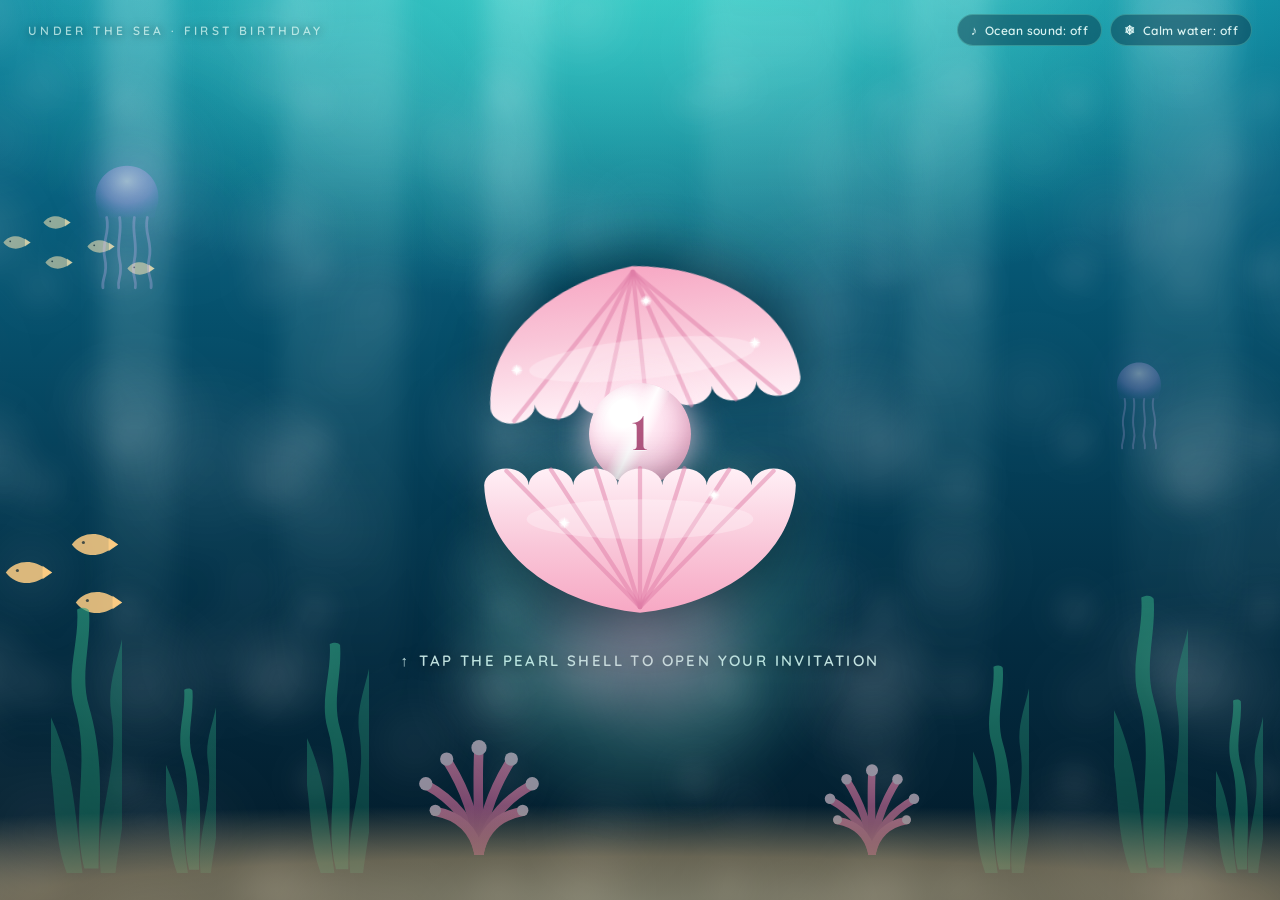
==== commit 7dd246b7: "Fix shell/tail/coral SVG geometry, two-column card layout, pointer parallax Co-authored-by: Tushar A" ====
--- a/index.html
+++ b/index.html
@@ -53,12 +53,12 @@
   <!-- sea floor: sand, corals, kelp -->
   <div class="seabed">
     <div class="kelp-field">
-      <svg class="kelp" style="--kx:4%;  --ks:1.15; --kd:0s"    viewBox="0 0 40 220"><use href="#kelp-shape" /></svg>
-      <svg class="kelp" style="--kx:13%; --ks:.8;   --kd:-1.4s" viewBox="0 0 40 220"><use href="#kelp-shape" /></svg>
-      <svg class="kelp" style="--kx:24%; --ks:1;    --kd:-2.2s" viewBox="0 0 40 220"><use href="#kelp-shape" /></svg>
-      <svg class="kelp" style="--kx:76%; --ks:.9;   --kd:-.7s"  viewBox="0 0 40 220"><use href="#kelp-shape" /></svg>
-      <svg class="kelp" style="--kx:87%; --ks:1.2;  --kd:-3s"   viewBox="0 0 40 220"><use href="#kelp-shape" /></svg>
-      <svg class="kelp" style="--kx:95%; --ks:.75;  --kd:-1.9s" viewBox="0 0 40 220"><use href="#kelp-shape" /></svg>
+      <svg class="kelp" style="--kx:4%;  --ks:1.15; --kd:0s"    viewBox="0 0 60 224"><use href="#kelp-shape" /></svg>
+      <svg class="kelp" style="--kx:13%; --ks:.8;   --kd:-1.4s" viewBox="0 0 60 224"><use href="#kelp-shape" /></svg>
+      <svg class="kelp" style="--kx:24%; --ks:1;    --kd:-2.2s" viewBox="0 0 60 224"><use href="#kelp-shape" /></svg>
+      <svg class="kelp" style="--kx:76%; --ks:.9;   --kd:-.7s"  viewBox="0 0 60 224"><use href="#kelp-shape" /></svg>
+      <svg class="kelp" style="--kx:87%; --ks:1.2;  --kd:-3s"   viewBox="0 0 60 224"><use href="#kelp-shape" /></svg>
+      <svg class="kelp" style="--kx:95%; --ks:.75;  --kd:-1.9s" viewBox="0 0 60 224"><use href="#kelp-shape" /></svg>
     </div>
     <svg class="coral coral--left"  viewBox="0 0 200 140"><use href="#coral-shape" /></svg>
     <svg class="coral coral--right" viewBox="0 0 200 140"><use href="#coral-shape" /></svg>
@@ -95,7 +95,7 @@
 
     <button class="shell" id="shell-btn" type="button" aria-expanded="false" aria-controls="card"
             aria-label="Open the invitation">
-      <svg class="shell__half shell__half--back" viewBox="0 0 240 150" aria-hidden="true">
+      <svg class="shell__half shell__half--back" viewBox="0 0 240 118" aria-hidden="true">
         <use href="#shell-shape" />
       </svg>
 
@@ -104,7 +104,7 @@
         <span class="pearl__one">1</span>
       </span>
 
-      <svg class="shell__half shell__half--front" viewBox="0 0 240 150" aria-hidden="true">
+      <svg class="shell__half shell__half--front" viewBox="0 0 240 118" aria-hidden="true">
         <use href="#shell-shape" />
       </svg>
 
@@ -130,9 +130,10 @@
     <div class="card__foam" aria-hidden="true"></div>
 
     <div class="card__inner">
+     <div class="card__side">
       <p class="card__eyebrow reveal" style="--r:1">
         <span class="card__eyebrow-line" aria-hidden="true"></span>
-        A mermaid party is bubbling up
+        <span class="card__eyebrow-text">A mermaid party is bubbling up</span>
         <span class="card__eyebrow-line" aria-hidden="true"></span>
       </p>
 
@@ -149,18 +150,27 @@
       </p>
 
       <div class="tail-wrap reveal" style="--r:4" aria-hidden="true">
-        <svg class="tail" viewBox="0 0 320 200"><use href="#tail-shape" /></svg>
+        <svg class="tail" viewBox="0 0 320 220"><use href="#tail-shape" /></svg>
         <div class="tail-splash"><i></i><i></i><i></i><i></i><i></i><i></i></div>
       </div>
 
+     </div>
+
+     <div class="card__main">
       <dl class="details">
         <div class="details__item reveal" style="--r:5">
           <dt><span class="details__ico" aria-hidden="true">&#9788;</span>When</dt>
-          <dd id="d-when">Saturday, 12 September 2026<br /><span class="details__sub" id="d-time">4:00 pm &ndash; 7:00 pm</span></dd>
+          <dd>
+            <span id="d-when">Saturday, 12 September 2026</span><br />
+            <span class="details__sub" id="d-time">4:00 pm &ndash; 7:00 pm</span>
+          </dd>
         </div>
         <div class="details__item reveal" style="--r:6">
           <dt><span class="details__ico" aria-hidden="true">&#9875;</span>Where</dt>
-          <dd id="d-where">The Coral Cove Banquet Hall<br /><span class="details__sub" id="d-address">14 Pearl Street, Seaside Gardens</span></dd>
+          <dd>
+            <span id="d-where">The Coral Cove Banquet Hall</span><br />
+            <span class="details__sub" id="d-address">14 Pearl Street, Seaside Gardens</span>
+          </dd>
         </div>
         <div class="details__item reveal" style="--r:7">
           <dt><span class="details__ico" aria-hidden="true">&#10047;</span>Dress code</dt>
@@ -181,13 +191,14 @@
       </div>
 
       <p class="rsvp-line reveal" style="--r:10">
-        RSVP to <a id="d-rsvp-link" href="tel:+910000000000">Mum &amp; Dad</a> by 5 September
+        RSVP to <a id="d-rsvp-link" href="tel:+910000000000">Mum &amp; Dad</a> by <span id="d-rsvp-by">5 September</span>
       </p>
 
       <p class="signature reveal" style="--r:11">
         With love, from the little mermaid herself
         <span class="signature__name">Lavya</span>
       </p>
+     </div>
     </div>
 
     <button class="card__close" id="card-close" type="button" aria-label="Close the invitation">&times;</button>
@@ -236,48 +247,60 @@
     </radialGradient>
   </defs>
 
-  <!-- scallop shell -->
+  <!-- scallop shell: apex (hinge) at bottom centre, scalloped rim at the top -->
   <g id="shell-shape">
-    <path d="M120 150C46 150 4 104 4 62 4 26 34 2 62 2c16 0 26 8 32 18 6-10 16-18 26-18 28 0 58 24 58 60 0 42-42 88-116 88Z"
-          fill="url(#g-shell)" transform="translate(0,0)" />
-    <g stroke="#e07fa8" stroke-opacity=".55" stroke-width="3" fill="none" stroke-linecap="round">
-      <path d="M120 148 120 8" />
-      <path d="M120 148 84 14" />
-      <path d="M120 148 52 26" />
-      <path d="M120 148 22 48" />
-      <path d="M120 148 156 14" />
-      <path d="M120 148 188 26" />
-      <path d="M120 148 218 48" />
-    </g>
-    <path d="M120 150C46 150 4 104 4 62c0-6 1-11 2-16 10 54 54 92 114 92s104-38 114-92c1 5 2 10 2 16 0 42-42 88-116 88Z"
-          fill="#ffffff" fill-opacity=".35" />
-  </g>
-
-  <!-- mermaid tail -->
+    <path fill="url(#g-shell)" d="M120 112C62 106 12 72 10 22a15.72 12 0 0 1 31.43 0a15.72 12 0 0 1 31.43 0a15.72 12 0 0 1 31.43 0a15.72 12 0 0 1 31.43 0a15.72 12 0 0 1 31.43 0a15.72 12 0 0 1 31.43 0a15.72 12 0 0 1 31.43 0C228 72 178 106 120 112Z" />
+    <g stroke="#e07fa8" stroke-opacity=".5" stroke-width="3" fill="none" stroke-linecap="round">
+      <path d="M120 108 25.7 12" />
+      <path d="M120 108 57.1 11" />
+      <path d="M120 108 88.6 10" />
+      <path d="M120 108V10" />
+      <path d="M120 108 151.4 10" />
+      <path d="M120 108 182.9 11" />
+      <path d="M120 108 214.3 12" />
+    </g>
+    <ellipse cx="120" cy="46" rx="80" ry="14" fill="#ffffff" fill-opacity=".28" />
+  </g>
+
+  <!-- mermaid tail: body tapering into two flukes -->
   <g id="tail-shape">
-    <path d="M160 6c14 26 20 52 18 78-2 22-10 40-10 40 26-14 54-16 82-6 26 9 46 28 58 54-30-6-52 2-66 20-16 20-22 2-40-4-16-5-30 2-42 14-12-12-26-19-42-14-18 6-24 24-40 4-14-18-36-26-66-20 12-26 32-45 58-54 28-10 56-8 82 6 0 0-8-18-10-40-2-26 4-52 18-78Z"
-          fill="url(#g-tail)" />
-    <g fill="#ffffff" fill-opacity=".28">
-      <circle cx="130" cy="60" r="9" /><circle cx="160" cy="46" r="9" /><circle cx="190" cy="60" r="9" />
-      <circle cx="145" cy="88" r="9" /><circle cx="175" cy="88" r="9" /><circle cx="160" cy="116" r="9" />
-      <circle cx="118" cy="94" r="7" /><circle cx="202" cy="94" r="7" />
-    </g>
-    <path d="M160 6c8 15 13 30 15 45-6-10-12-18-15-20-3 2-9 10-15 20 2-15 7-30 15-45Z" fill="#ffffff" fill-opacity=".4" />
-  </g>
-
-  <!-- kelp -->
-  <path id="kelp-shape" d="M20 220C6 186 30 168 18 136 6 104 32 88 20 58 10 32 22 18 20 0"
-        stroke="url(#g-kelp)" stroke-width="11" stroke-linecap="round" fill="none" />
-
-  <!-- coral -->
+    <path fill="url(#g-tail)" d="M140 0c-8 40-12 80 6 118C100 130 40 160 12 214c48-8 106-38 148-74 42 36 100 66 148 74-28-54-88-84-134-96 18-38 14-78 6-118Z" />
+    <g stroke="#ffffff" stroke-opacity=".35" stroke-width="3" fill="none" stroke-linecap="round">
+      <path d="M160 140 60 196" /><path d="M160 140 96 186" /><path d="M160 140 126 168" />
+      <path d="M160 140 260 196" /><path d="M160 140 224 186" /><path d="M160 140 194 168" />
+    </g>
+    <g fill="#ffffff" fill-opacity=".3">
+      <circle cx="160" cy="16" r="8" /><circle cx="146" cy="40" r="8" /><circle cx="174" cy="40" r="8" />
+      <circle cx="160" cy="64" r="8" /><circle cx="144" cy="88" r="8" /><circle cx="176" cy="88" r="8" />
+      <circle cx="160" cy="110" r="7" />
+    </g>
+    <path fill="#ffffff" fill-opacity=".3" d="M140 0c-5 26-8 52-3 76 2-22 5-46 11-70Z" />
+  </g>
+
+  <!-- kelp: a cluster of tapering blades -->
+  <g id="kelp-shape">
+    <g fill="url(#g-kelp)">
+      <path d="M28 220C16 172 34 132 20 84 12 56 24 30 22 2c4-2 8-2 10 1 2 29-8 53 0 81 14 48 8 88 8 136Z" />
+      <path opacity=".8" transform="translate(-13 8) rotate(-8 30 220)" d="M28 220C16 172 34 132 20 84 12 56 24 30 22 2c4-2 8-2 10 1 2 29-8 53 0 81 14 48 8 88 8 136Z" />
+      <path opacity=".7" transform="translate(14 5) rotate(7 30 220)" d="M28 220C16 172 34 132 20 84 12 56 24 30 22 2c4-2 8-2 10 1 2 29-8 53 0 81 14 48 8 88 8 136Z" />
+    </g>
+  </g>
+
+  <!-- coral: branching fan with polyp tips -->
   <g id="coral-shape">
-    <g stroke="url(#g-coral)" stroke-width="12" stroke-linecap="round" fill="none">
-      <path d="M100 140V80" /><path d="M100 100 70 66" /><path d="M70 66V36" /><path d="M100 96l30-34" />
-      <path d="M130 62V30" /><path d="M100 118 62 96" /><path d="M100 118l40-20" /><path d="M140 98V70" />
-    </g>
-    <g fill="#ffd6e8">
-      <circle cx="70" cy="34" r="7" /><circle cx="130" cy="28" r="7" /><circle cx="100" cy="76" r="7" />
-      <circle cx="140" cy="68" r="6" /><circle cx="62" cy="94" r="6" />
+    <g stroke="url(#g-coral)" stroke-width="10" stroke-linecap="round" fill="none">
+      <path d="M100 138C92 100 66 78 44 66" />
+      <path d="M100 138C96 96 80 62 66 40" />
+      <path d="M100 138C100 92 98 58 100 28" />
+      <path d="M100 138C104 96 120 62 134 40" />
+      <path d="M100 138C108 100 134 78 156 66" />
+      <path d="M100 138C94 110 76 98 54 94" />
+      <path d="M100 138C106 110 124 98 146 94" />
+    </g>
+    <g fill="#ffe0ee">
+      <circle cx="44" cy="65" r="7" /><circle cx="66" cy="39" r="7" /><circle cx="100" cy="27" r="8" />
+      <circle cx="134" cy="39" r="7" /><circle cx="156" cy="65" r="7" />
+      <circle cx="54" cy="93" r="6" /><circle cx="146" cy="93" r="6" />
     </g>
   </g>
 
--- a/styles.css
+++ b/styles.css
@@ -63,23 +63,28 @@
   50%      { opacity: .95; transform: translateY(-2%) scale(1.06); }
 }
 
-/* rippling light patterns on the water - two offset layers drifting apart */
+/* dappled sunlight on the water: soft light pools at several scales,
+   two layers drifting against each other so the pattern never repeats visibly */
 .caustics {
   position: absolute;
-  inset: -25%;
-  opacity: .16;
+  inset: -30%;
+  opacity: .22;
   mix-blend-mode: screen;
   background-image:
-    repeating-radial-gradient(circle at 20% 30%, rgba(255,255,255,.9) 0 2px, transparent 2px 26px),
-    repeating-radial-gradient(circle at 70% 65%, rgba(255,255,255,.7) 0 2px, transparent 2px 34px);
-  background-size: 320px 320px, 460px 460px;
-  filter: blur(1.5px);
-  animation: caustic-drift 26s linear infinite;
+    radial-gradient(closest-side circle at 22% 28%, rgba(255,255,255,.55), transparent),
+    radial-gradient(closest-side circle at 68% 18%, rgba(255,255,255,.38), transparent),
+    radial-gradient(closest-side circle at 46% 68%, rgba(255,255,255,.48), transparent),
+    radial-gradient(closest-side circle at 84% 78%, rgba(255,255,255,.32), transparent);
+  background-size: 300px 220px, 190px 170px, 360px 260px, 230px 200px;
+  filter: blur(9px);
+  animation: caustic-drift 26s ease-in-out infinite;
 }
 .caustics--two {
-  opacity: .1;
-  background-size: 520px 520px, 260px 260px;
-  animation-duration: 38s;
+  opacity: .13;
+  rotate: 24deg;
+  background-size: 520px 400px, 270px 240px, 210px 190px, 420px 330px;
+  filter: blur(14px);
+  animation-duration: 41s;
   animation-direction: reverse;
 }
 @keyframes caustic-drift {
@@ -87,6 +92,15 @@
   50%  { transform: translate3d(-4%, 3%, 0) scale(1.08); }
   100% { transform: translate3d(0, 0, 0) scale(1); }
 }
+
+/* Pointer parallax. These use the independent `translate` property so they
+   compose with the drifting `transform` animations instead of fighting them. */
+.caustics { translate: calc(var(--px, 0) * 8px)   calc(var(--py, 0) * 6px); }
+.sunrays  { translate: calc(var(--px, 0) * 18px)  calc(var(--py, 0) * 8px); }
+.motes    { translate: calc(var(--px, 0) * 26px)  calc(var(--py, 0) * 14px); }
+.seabed   { translate: calc(var(--px, 0) * -14px) calc(var(--py, 0) * -6px); }
+.jelly    { translate: calc(var(--px, 0) * 34px)  calc(var(--py, 0) * 18px); }
+.caustics, .sunrays, .motes, .seabed, .jelly { transition: translate .5s ease-out; }
 
 /* god rays from the surface */
 .sunrays { position: absolute; inset: 0; }
@@ -181,10 +195,10 @@
 .kelp-field { position: absolute; inset: 0; }
 .kelp {
   position: absolute;
-  bottom: 4vh;
+  bottom: 3vh;
   left: var(--kx);
-  width: calc(46px * var(--ks));
-  height: calc(30vh * var(--ks));
+  width: calc(62px * var(--ks));
+  height: auto;
   transform-origin: bottom center;
   opacity: .62;
   animation: kelp-sway 7s ease-in-out infinite;
@@ -313,8 +327,8 @@
 
 .shell {
   position: relative;
-  width: min(330px, 74vw);
-  aspect-ratio: 1 / .92;
+  width: min(340px, 76vw);
+  aspect-ratio: 1 / 1.02;
   padding: 0;
   border: 0;
   background: none;
@@ -334,22 +348,23 @@
   filter: drop-shadow(0 18px 26px rgba(0, 18, 28, .45));
   transition: transform .95s cubic-bezier(.34, 1.4, .3, 1), opacity .6s ease;
 }
-/* lower half of the clam */
+/* lower half: the bowl the pearl sits in */
 .shell__half--front { bottom: 0; transform-origin: 50% 100%; }
-/* upper half, mirrored */
-.shell__half--back  { top: 0; transform: rotate(180deg); transform-origin: 50% 0%; }
-
-.shell:hover .shell__half--front { transform: rotate(-5deg); }
-.shell:hover .shell__half--back  { transform: rotate(180deg) rotate(-5deg); }
+/* upper half: the lid, flipped over and tipped back so the pearl shows */
+.shell__half--back  { top: 0; transform-origin: 50% 50%; transform: translateY(-10%) rotate(180deg) rotate(-6deg); }
+
+.shell:hover .shell__half--front { transform: rotate(3deg) translateY(3%); }
+.shell:hover .shell__half--back  { transform: translateY(-26%) rotate(180deg) rotate(-10deg); }
 
 .pearl {
   position: absolute;
-  left: 50%; top: 50%;
+  left: 50%; top: 46%;
   translate: -50% -50%;
   display: grid;
   place-items: center;
-  width: 34%; aspect-ratio: 1;
+  width: 30%; aspect-ratio: 1;
   border-radius: 50%;
+  overflow: hidden;
   background:
     radial-gradient(circle at 34% 30%, #ffffff 0 14%, #ffe9f3 34%, #f6c9de 64%, #d79ab8 100%);
   box-shadow:
@@ -427,8 +442,8 @@
   45% { transform: translateY(2px)  rotate(3deg); }
   70% { transform: translateY(-2px) rotate(-2deg); }
 }
-body.is-opening .shell__half--front { transform: rotate(-14deg) translateY(26px); }
-body.is-opening .shell__half--back  { transform: rotate(180deg) rotate(-16deg) translateY(30px); }
+body.is-opening .shell__half--front { transform: rotate(8deg) translateY(16%); }
+body.is-opening .shell__half--back  { transform: translateY(-68%) rotate(180deg) rotate(-24deg); }
 body.is-opening .pearl { animation: pearl-launch 1s cubic-bezier(.3, .9, .2, 1) forwards; }
 @keyframes pearl-launch {
   0%   { transform: scale(1)   translateY(0); opacity: 1; }
@@ -485,18 +500,18 @@
   position: absolute; inset: 3px;
   border-radius: 26px;
   overflow: hidden;
-  background-color: #04364a;
+  background-color: #06465f;
   background-image:
-    radial-gradient(circle at 50% 100%, rgba(127, 240, 216, .30) 0 34%, transparent 36%),
-    radial-gradient(circle at 50% 100%, rgba(255, 214, 232, .22) 0 34%, transparent 36%),
-    linear-gradient(160deg, #0a4f68 0%, #073b52 40%, #0b2f47 100%);
-  background-size: 46px 24px, 46px 24px, 100% 100%;
-  background-position: 0 0, 23px 12px, 0 0;
+    radial-gradient(circle at 50% 100%, rgba(140, 245, 222, .34) 0 34%, transparent 36%),
+    radial-gradient(circle at 50% 100%, rgba(255, 205, 230, .26) 0 34%, transparent 36%),
+    linear-gradient(160deg, #0e6383 0%, #0a4a67 45%, #0d3552 100%);
+  background-size: 52px 27px, 52px 27px, 100% 100%;
+  background-position: 0 0, 26px 13.5px, 0 0;
   animation: scales-shift 12s ease-in-out infinite;
 }
 @keyframes scales-shift {
-  0%, 100% { background-position: 0 0,    23px 12px, 0 0; filter: hue-rotate(0deg); }
-  50%      { background-position: 0 12px, 23px 24px, 0 0; filter: hue-rotate(-14deg); }
+  0%, 100% { background-position: 0 0,      26px 13.5px, 0 0; filter: hue-rotate(0deg)   saturate(1); }
+  50%      { background-position: 0 13.5px, 26px 27px,   0 0; filter: hue-rotate(-16deg) saturate(1.15); }
 }
 
 /* light sweeping across the card like sun on water */
@@ -531,8 +546,36 @@
 
 .card__inner {
   position: relative;
-  padding: clamp(26px, 5vw, 40px) clamp(20px, 5vw, 40px) clamp(24px, 4vw, 34px);
+  padding: clamp(24px, 5vw, 36px) clamp(20px, 5vw, 38px) clamp(22px, 4vw, 30px);
   text-align: center;
+}
+
+/* Roomy screens get the invitation side by side: the name and tail on the
+   left, the practical details on the right, so nothing has to scroll. */
+@media (min-width: 900px) and (min-height: 620px) {
+  .card { --card-w: min(900px, 94vw); }
+  .card__inner {
+    display: grid;
+    grid-template-columns: 1.02fr 1fr;
+    align-items: center;
+    gap: 4px 34px;
+  }
+  .card__main { text-align: left; }
+  .card__side { position: relative; }
+  .card__side::after {
+    content: "";
+    position: absolute;
+    top: 6%; right: -17px; bottom: 6%;
+    width: 1px;
+    background: linear-gradient(180deg, transparent, rgba(127, 240, 216, .5), transparent);
+  }
+  .details { margin-top: 0; }
+  .signature { margin-top: 16px; }
+  .card__side .tail-wrap { width: min(238px, 62%); }
+  .card__main .actions { justify-content: flex-start; }
+  .card__main .btn { padding: 11px 18px; }
+  .card__main .signature { text-align: left; justify-items: start; }
+  .details__item { grid-template-columns: 116px 1fr; }
 }
 
 /* staged reveal of every line inside the card */
@@ -558,8 +601,11 @@
   text-transform: uppercase;
   color: var(--seafoam);
 }
+.card__eyebrow-text { white-space: nowrap; }
 .card__eyebrow-line {
-  height: 1px; width: clamp(18px, 8vw, 46px);
+  flex: 0 1 46px;
+  min-width: 10px;
+  height: 1px;
   background: linear-gradient(90deg, transparent, var(--seafoam));
 }
 .card__eyebrow-line:last-child { background: linear-gradient(90deg, var(--seafoam), transparent); }
@@ -574,7 +620,7 @@
 }
 .name__letter {
   font-family: var(--font-display);
-  font-size: clamp(58px, 17vw, 108px);
+  font-size: clamp(54px, 15vw, 94px);
   line-height: .95;
   background: linear-gradient(180deg, #ffffff 0%, var(--seafoam) 34%, #8fd8ff 58%, var(--shell) 82%, #ffd6f5 100%);
   background-size: 100% 300%;
@@ -596,7 +642,7 @@
 }
 
 .turns {
-  margin: 8px 0 0;
+  margin: 20px 0 0;
   font-size: clamp(15px, 4vw, 19px);
   font-weight: 500;
   letter-spacing: .04em;
@@ -618,9 +664,9 @@
 }
 .turns__crown {
   position: absolute;
-  left: 50%; top: -78%;
+  left: 50%; top: -46%;
   translate: -50% 0;
-  width: 56%;
+  width: 54%;
   filter: drop-shadow(0 3px 8px rgba(120, 70, 0, .4));
   animation: crown-tilt 4s ease-in-out infinite;
 }
@@ -631,7 +677,7 @@
 
 /* ---------- Mermaid tail ---------- */
 
-.tail-wrap { position: relative; margin: 10px auto 4px; width: min(260px, 62%); }
+.tail-wrap { position: relative; margin: 8px auto 2px; width: min(212px, 54%); }
 .tail {
   width: 100%;
   display: block;
@@ -670,9 +716,9 @@
 /* ---------- Details ---------- */
 
 .details {
-  margin: clamp(16px, 4vw, 26px) 0 0;
+  margin: clamp(14px, 3vw, 20px) 0 0;
   display: grid;
-  gap: 10px;
+  gap: 9px;
   text-align: left;
 }
 .details__item {
@@ -680,7 +726,7 @@
   grid-template-columns: minmax(96px, 30%) 1fr;
   gap: 10px;
   align-items: start;
-  padding: 13px 15px;
+  padding: 12px 14px;
   border-radius: 16px;
   background: linear-gradient(120deg, rgba(255,255,255,.13), rgba(255,255,255,.05));
   border: 1px solid rgba(255,255,255,.16);
@@ -696,8 +742,9 @@
   display: flex; align-items: center; gap: 7px;
   font-size: 11px;
   font-weight: 700;
-  letter-spacing: .18em;
+  letter-spacing: .12em;
   text-transform: uppercase;
+  white-space: nowrap;
   color: var(--seafoam);
   padding-top: 2px;
 }
@@ -716,7 +763,7 @@
 }
 
 .note {
-  margin: 16px 0 0;
+  margin: 13px 0 0;
   font-size: clamp(13px, 3.4vw, 14px);
   font-style: italic;
   line-height: 1.6;
@@ -726,7 +773,7 @@
 /* ---------- Actions ---------- */
 
 .actions {
-  margin: clamp(18px, 4vw, 26px) 0 0;
+  margin: clamp(15px, 3vw, 20px) 0 0;
   display: flex;
   flex-wrap: wrap;
   gap: 10px;
@@ -781,12 +828,12 @@
 .rsvp-line a {
   color: var(--shell);
   text-decoration: none;
-  border-bottom: 1px dashed rgba(255, 214, 232, .6);
+  border-bottom: 1px solid rgba(255, 214, 232, .45);
 }
 .rsvp-line a:hover { color: #fff; }
 
 .signature {
-  margin: 20px 0 0;
+  margin: 16px 0 0;
   display: grid;
   gap: 2px;
   font-size: 12px;
@@ -796,7 +843,7 @@
 }
 .signature__name {
   font-family: var(--font-display);
-  font-size: 26px;
+  font-size: 24px;
   letter-spacing: .06em;
   text-transform: none;
   color: var(--shell);
@@ -924,6 +971,7 @@
   }
   .reveal { opacity: 1; transform: none; filter: none; }
   .trail { display: none; }
+  .caustics, .sunrays, .motes, .seabed, .jelly { translate: none !important; }
 }
 
 /* =========================================================
@@ -932,6 +980,7 @@
 
 @media (max-width: 560px) {
   .topbar { flex-direction: column; align-items: flex-start; gap: 8px; }
+  .seal__hint { flex-direction: column; gap: 4px; text-align: center; }
   .topbar__label { font-size: 10px; }
   .stage { padding-top: 96px; }
   .details__item { grid-template-columns: 1fr; gap: 4px; }
